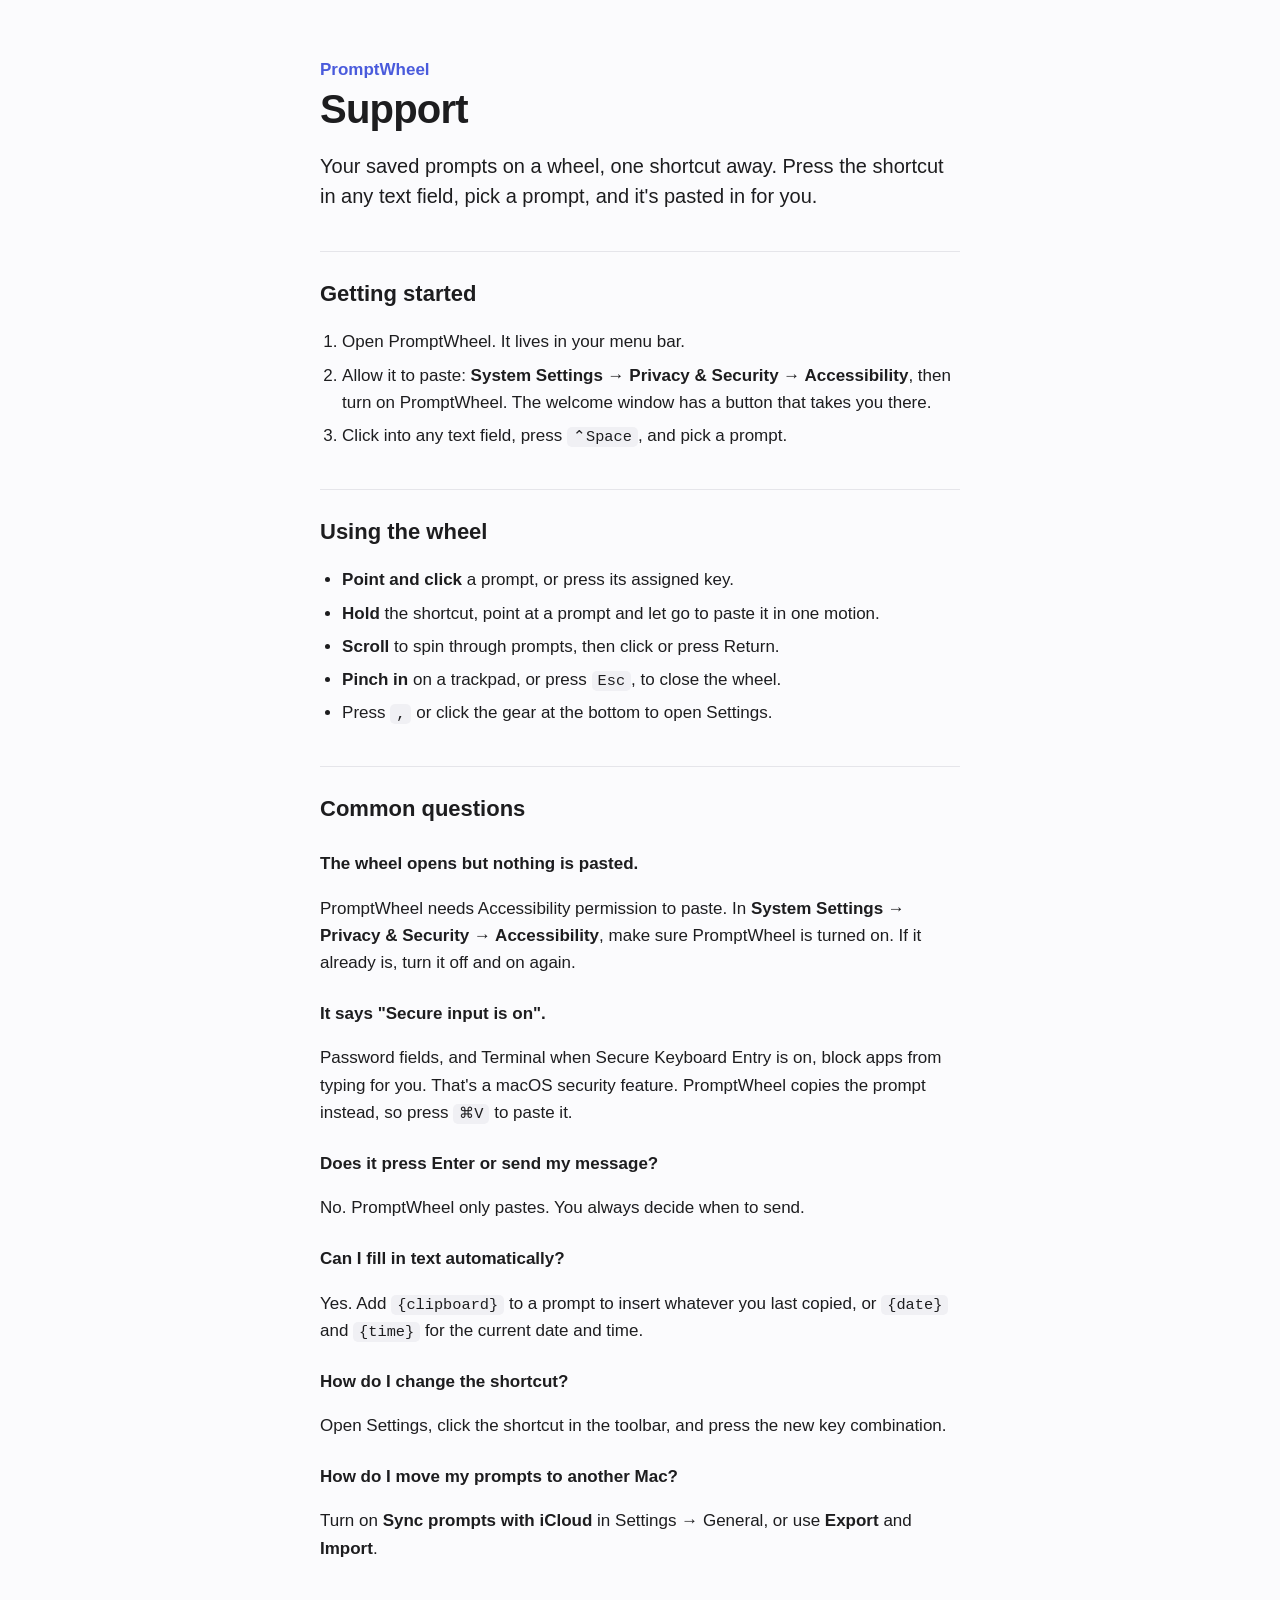
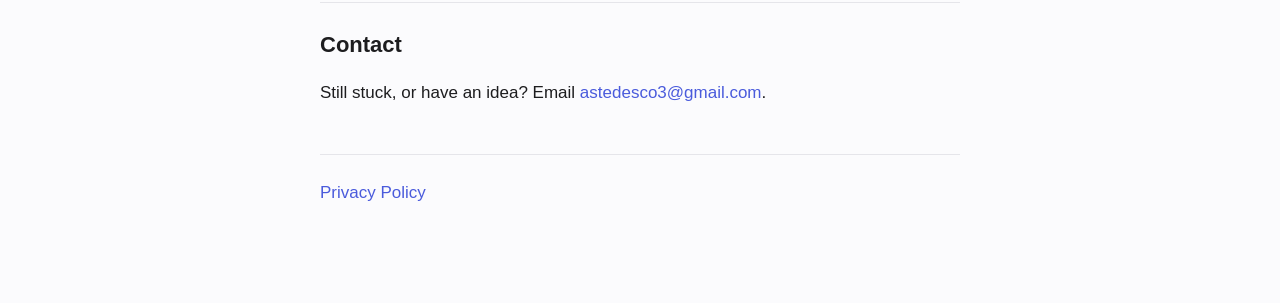
==== index.html @ e3a3a7dc "PromptWheel support and privacy pages" ====
<!doctype html>
<html lang="en">
<head>
  <meta charset="utf-8">
  <meta name="viewport" content="width=device-width, initial-scale=1">
  <title>PromptWheel Support</title>
  <meta name="description" content="Help for PromptWheel, the Mac app that puts your saved AI prompts on a wheel.">
  <link rel="stylesheet" href="style.css">
</head>
<body>
  <main>
    <p class="eyebrow">PromptWheel</p>
    <h1>Support</h1>
    <p class="lead">Your saved prompts on a wheel, one shortcut away. Press the shortcut in any text field, pick a prompt, and it's pasted in for you.</p>

    <h2>Getting started</h2>
    <ol>
      <li>Open PromptWheel. It lives in your menu bar.</li>
      <li>Allow it to paste: <strong>System Settings → Privacy &amp; Security → Accessibility</strong>, then turn on PromptWheel. The welcome window has a button that takes you there.</li>
      <li>Click into any text field, press <kbd>⌃Space</kbd>, and pick a prompt.</li>
    </ol>

    <h2>Using the wheel</h2>
    <ul>
      <li><strong>Point and click</strong> a prompt, or press its assigned key.</li>
      <li><strong>Hold</strong> the shortcut, point at a prompt and let go to paste it in one motion.</li>
      <li><strong>Scroll</strong> to spin through prompts, then click or press Return.</li>
      <li><strong>Pinch in</strong> on a trackpad, or press <kbd>Esc</kbd>, to close the wheel.</li>
      <li>Press <kbd>,</kbd> or click the gear at the bottom to open Settings.</li>
    </ul>

    <h2>Common questions</h2>

    <h3>The wheel opens but nothing is pasted.</h3>
    <p>PromptWheel needs Accessibility permission to paste. In <strong>System Settings → Privacy &amp; Security → Accessibility</strong>, make sure PromptWheel is turned on. If it already is, turn it off and on again.</p>

    <h3>It says "Secure input is on".</h3>
    <p>Password fields, and Terminal when Secure Keyboard Entry is on, block apps from typing for you. That's a macOS security feature. PromptWheel copies the prompt instead, so press <kbd>⌘V</kbd> to paste it.</p>

    <h3>Does it press Enter or send my message?</h3>
    <p>No. PromptWheel only pastes. You always decide when to send.</p>

    <h3>Can I fill in text automatically?</h3>
    <p>Yes. Add <code>{clipboard}</code> to a prompt to insert whatever you last copied, or <code>{date}</code> and <code>{time}</code> for the current date and time.</p>

    <h3>How do I change the shortcut?</h3>
    <p>Open Settings, click the shortcut in the toolbar, and press the new key combination.</p>

    <h3>How do I move my prompts to another Mac?</h3>
    <p>Turn on <strong>Sync prompts with iCloud</strong> in Settings → General, or use <strong>Export</strong> and <strong>Import</strong>.</p>

    <h2>Contact</h2>
    <p>Still stuck, or have an idea? Email <a href="mailto:astedesco3@gmail.com">astedesco3@gmail.com</a>.</p>

    <p class="footer"><a href="privacy.html">Privacy Policy</a></p>
  </main>
</body>
</html>
---- style.css ----
:root {
  --bg: #fbfbfd;
  --text: #1d1d1f;
  --muted: #6e6e73;
  --accent: #4a5bdc;
  --rule: #e5e5ea;
  --code-bg: #f0f0f4;
}

@media (prefers-color-scheme: dark) {
  :root {
    --bg: #111114;
    --text: #f5f5f7;
    --muted: #a1a1a6;
    --accent: #8f9bff;
    --rule: #2c2c31;
    --code-bg: #1e1e23;
  }
}

* { box-sizing: border-box; }

body {
  margin: 0;
  background: var(--bg);
  color: var(--text);
  font: 17px/1.6 -apple-system, BlinkMacSystemFont, "SF Pro Text", "Helvetica Neue", sans-serif;
  -webkit-font-smoothing: antialiased;
}

main {
  max-width: 680px;
  margin: 0 auto;
  padding: 56px 20px 80px;
}

h1 { font-size: 40px; line-height: 1.1; letter-spacing: -0.02em; margin: 4px 0 8px; }
h2 { font-size: 22px; margin: 40px 0 8px; padding-top: 24px; border-top: 1px solid var(--rule); }
h3 { font-size: 17px; margin: 24px 0 4px; }
p, li { color: var(--text); }
ul, ol { padding-left: 1.3em; }
li { margin: 6px 0; }

a { color: var(--accent); text-decoration: none; }
a:hover { text-decoration: underline; }

.eyebrow { margin: 0; font-weight: 600; color: var(--accent); }
.meta { color: var(--muted); margin: 0 0 24px; }
.lead { font-size: 20px; line-height: 1.5; }
.footer { margin-top: 48px; padding-top: 24px; border-top: 1px solid var(--rule); color: var(--muted); }

code, kbd {
  font: 0.9em ui-monospace, "SF Mono", Menlo, monospace;
  background: var(--code-bg);
  padding: 1px 6px;
  border-radius: 5px;
}
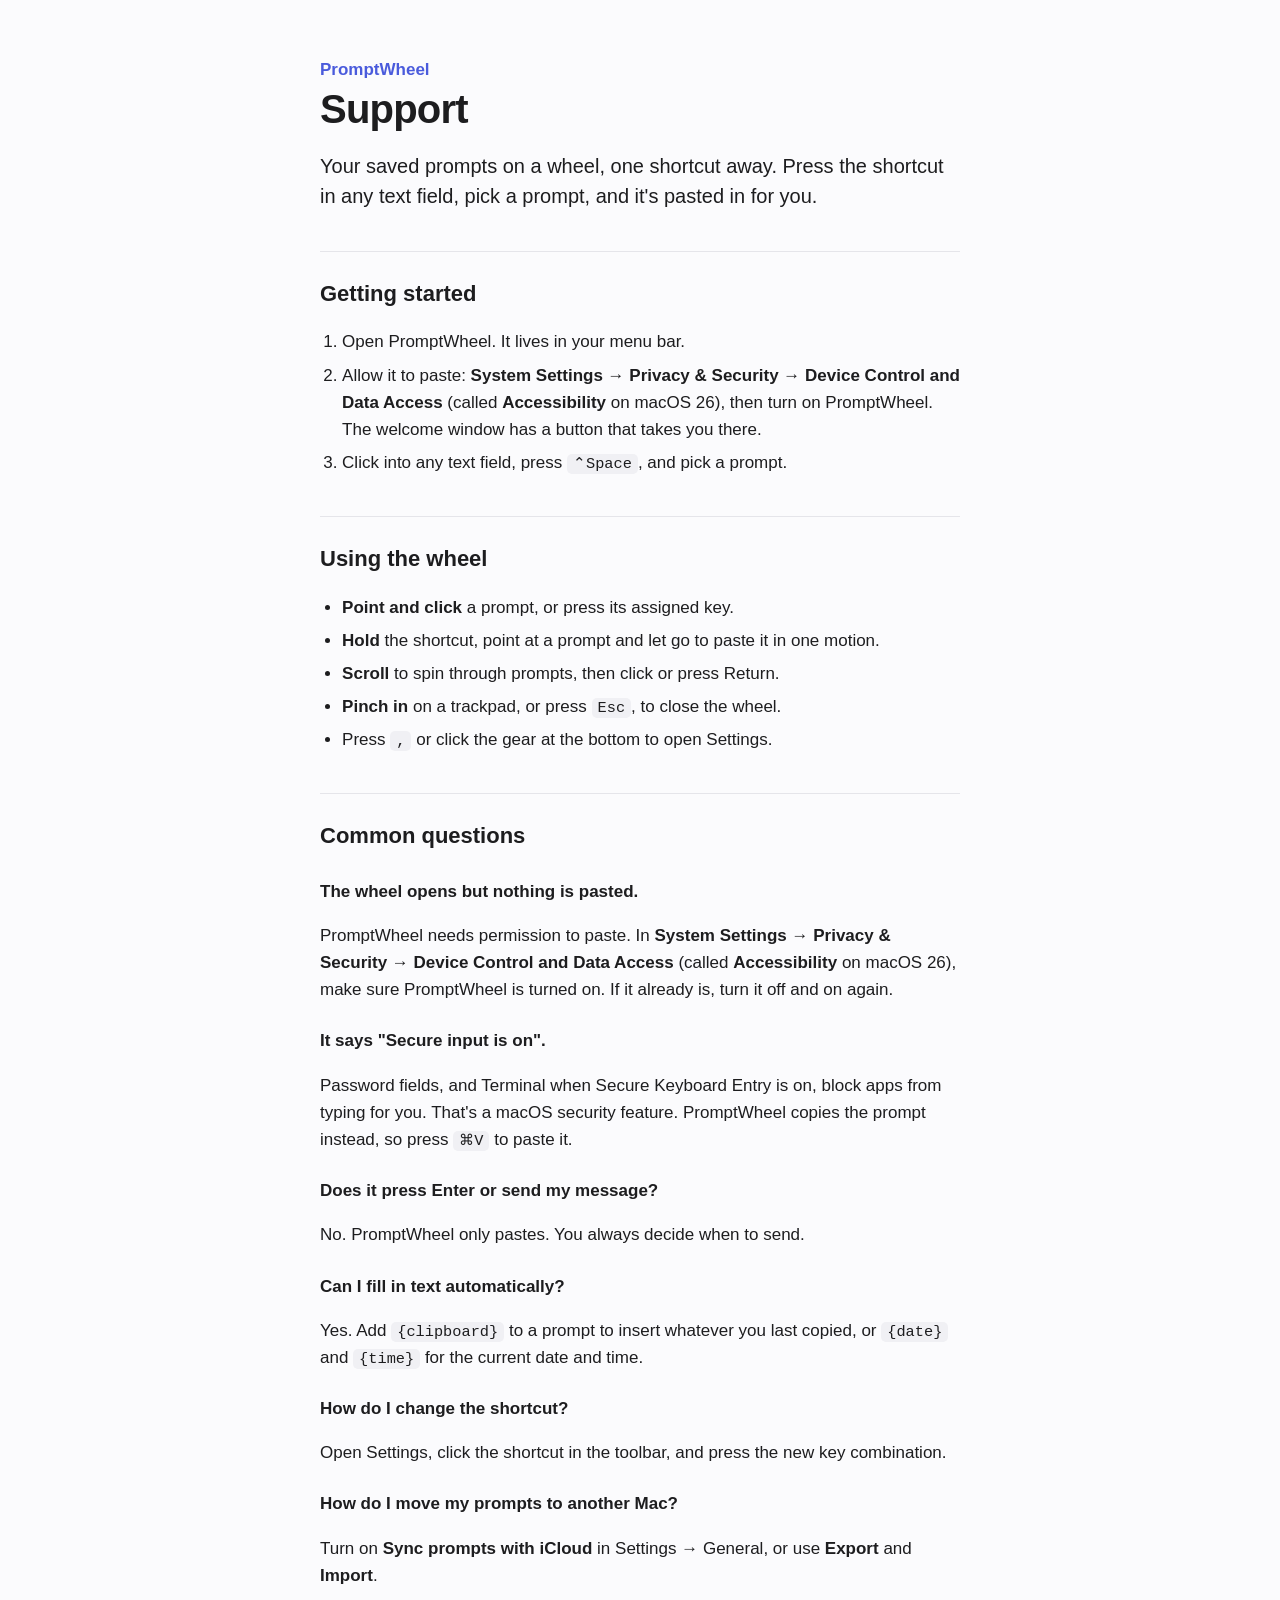
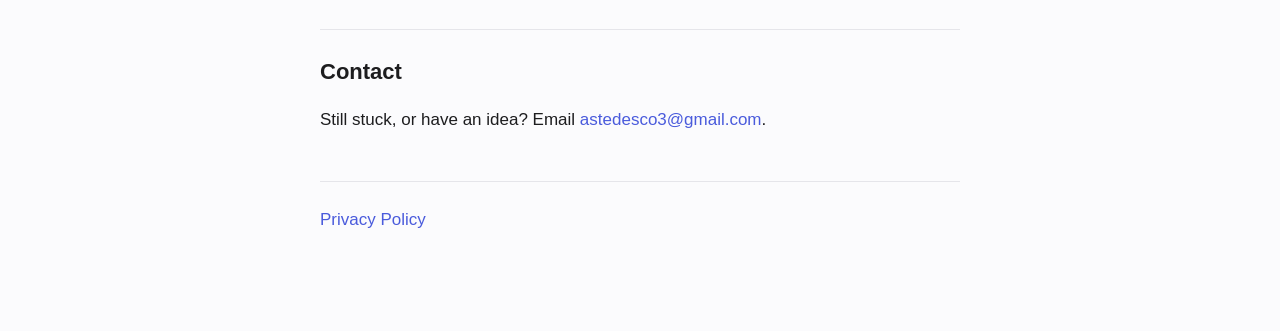
==== commit 63ffac37: "Update site from PromptWheel docs/" ====
--- a/index.html
+++ b/index.html
@@ -16,7 +16,7 @@
     <h2>Getting started</h2>
     <ol>
       <li>Open PromptWheel. It lives in your menu bar.</li>
-      <li>Allow it to paste: <strong>System Settings → Privacy &amp; Security → Accessibility</strong>, then turn on PromptWheel. The welcome window has a button that takes you there.</li>
+      <li>Allow it to paste: <strong>System Settings → Privacy &amp; Security → Device Control and Data Access</strong> (called <strong>Accessibility</strong> on macOS 26), then turn on PromptWheel. The welcome window has a button that takes you there.</li>
       <li>Click into any text field, press <kbd>⌃Space</kbd>, and pick a prompt.</li>
     </ol>
 
@@ -32,7 +32,7 @@
     <h2>Common questions</h2>
 
     <h3>The wheel opens but nothing is pasted.</h3>
-    <p>PromptWheel needs Accessibility permission to paste. In <strong>System Settings → Privacy &amp; Security → Accessibility</strong>, make sure PromptWheel is turned on. If it already is, turn it off and on again.</p>
+    <p>PromptWheel needs permission to paste. In <strong>System Settings → Privacy &amp; Security → Device Control and Data Access</strong> (called <strong>Accessibility</strong> on macOS 26), make sure PromptWheel is turned on. If it already is, turn it off and on again.</p>
 
     <h3>It says "Secure input is on".</h3>
     <p>Password fields, and Terminal when Secure Keyboard Entry is on, block apps from typing for you. That's a macOS security feature. PromptWheel copies the prompt instead, so press <kbd>⌘V</kbd> to paste it.</p>
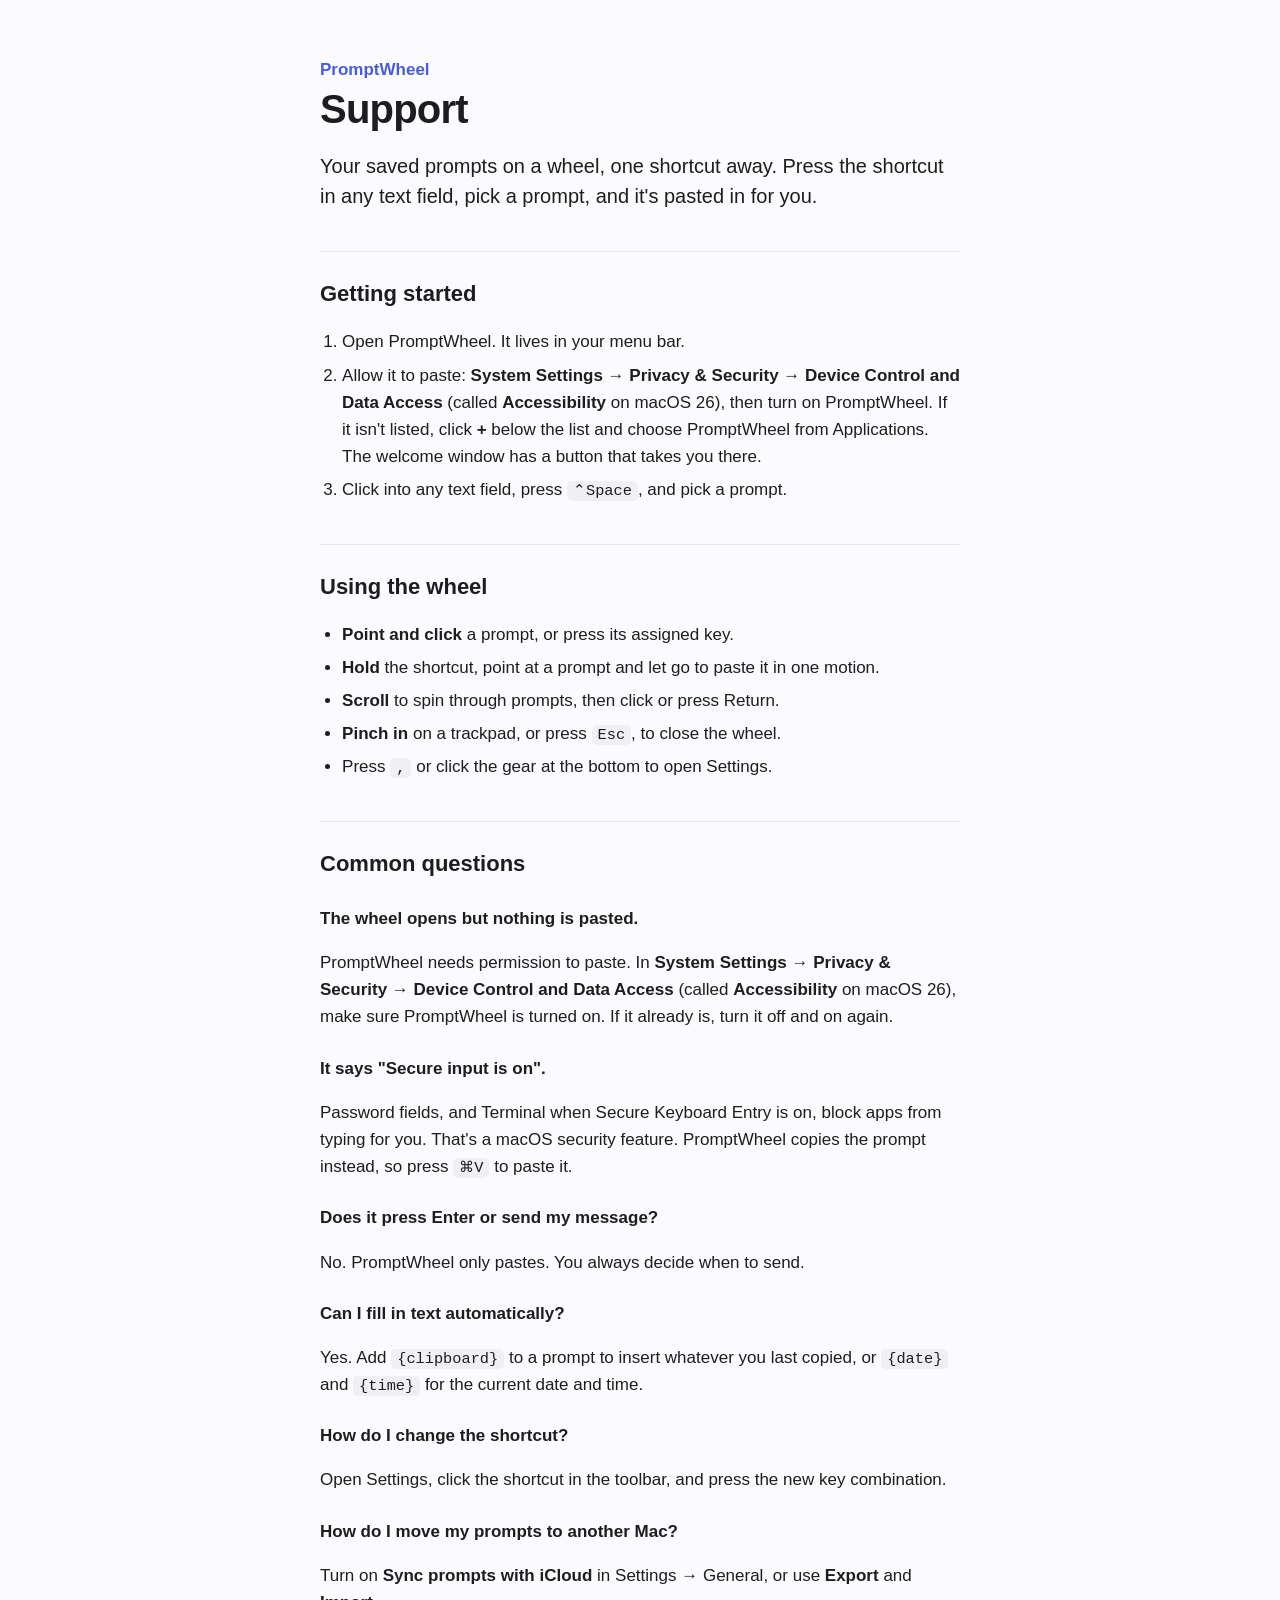
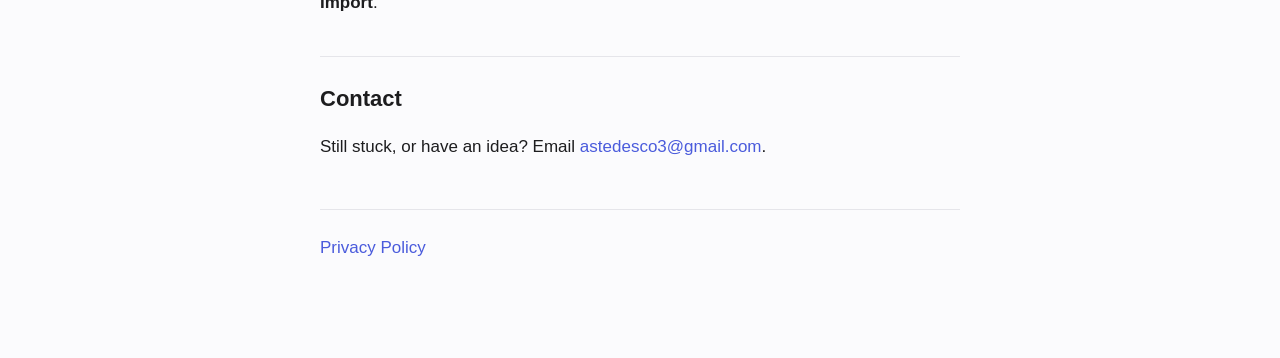
==== commit 2757dac9: "Update site from PromptWheel docs/" ====
--- a/index.html
+++ b/index.html
@@ -16,7 +16,7 @@
     <h2>Getting started</h2>
     <ol>
       <li>Open PromptWheel. It lives in your menu bar.</li>
-      <li>Allow it to paste: <strong>System Settings → Privacy &amp; Security → Device Control and Data Access</strong> (called <strong>Accessibility</strong> on macOS 26), then turn on PromptWheel. The welcome window has a button that takes you there.</li>
+      <li>Allow it to paste: <strong>System Settings → Privacy &amp; Security → Device Control and Data Access</strong> (called <strong>Accessibility</strong> on macOS 26), then turn on PromptWheel. If it isn't listed, click <strong>+</strong> below the list and choose PromptWheel from Applications. The welcome window has a button that takes you there.</li>
       <li>Click into any text field, press <kbd>⌃Space</kbd>, and pick a prompt.</li>
     </ol>
 
